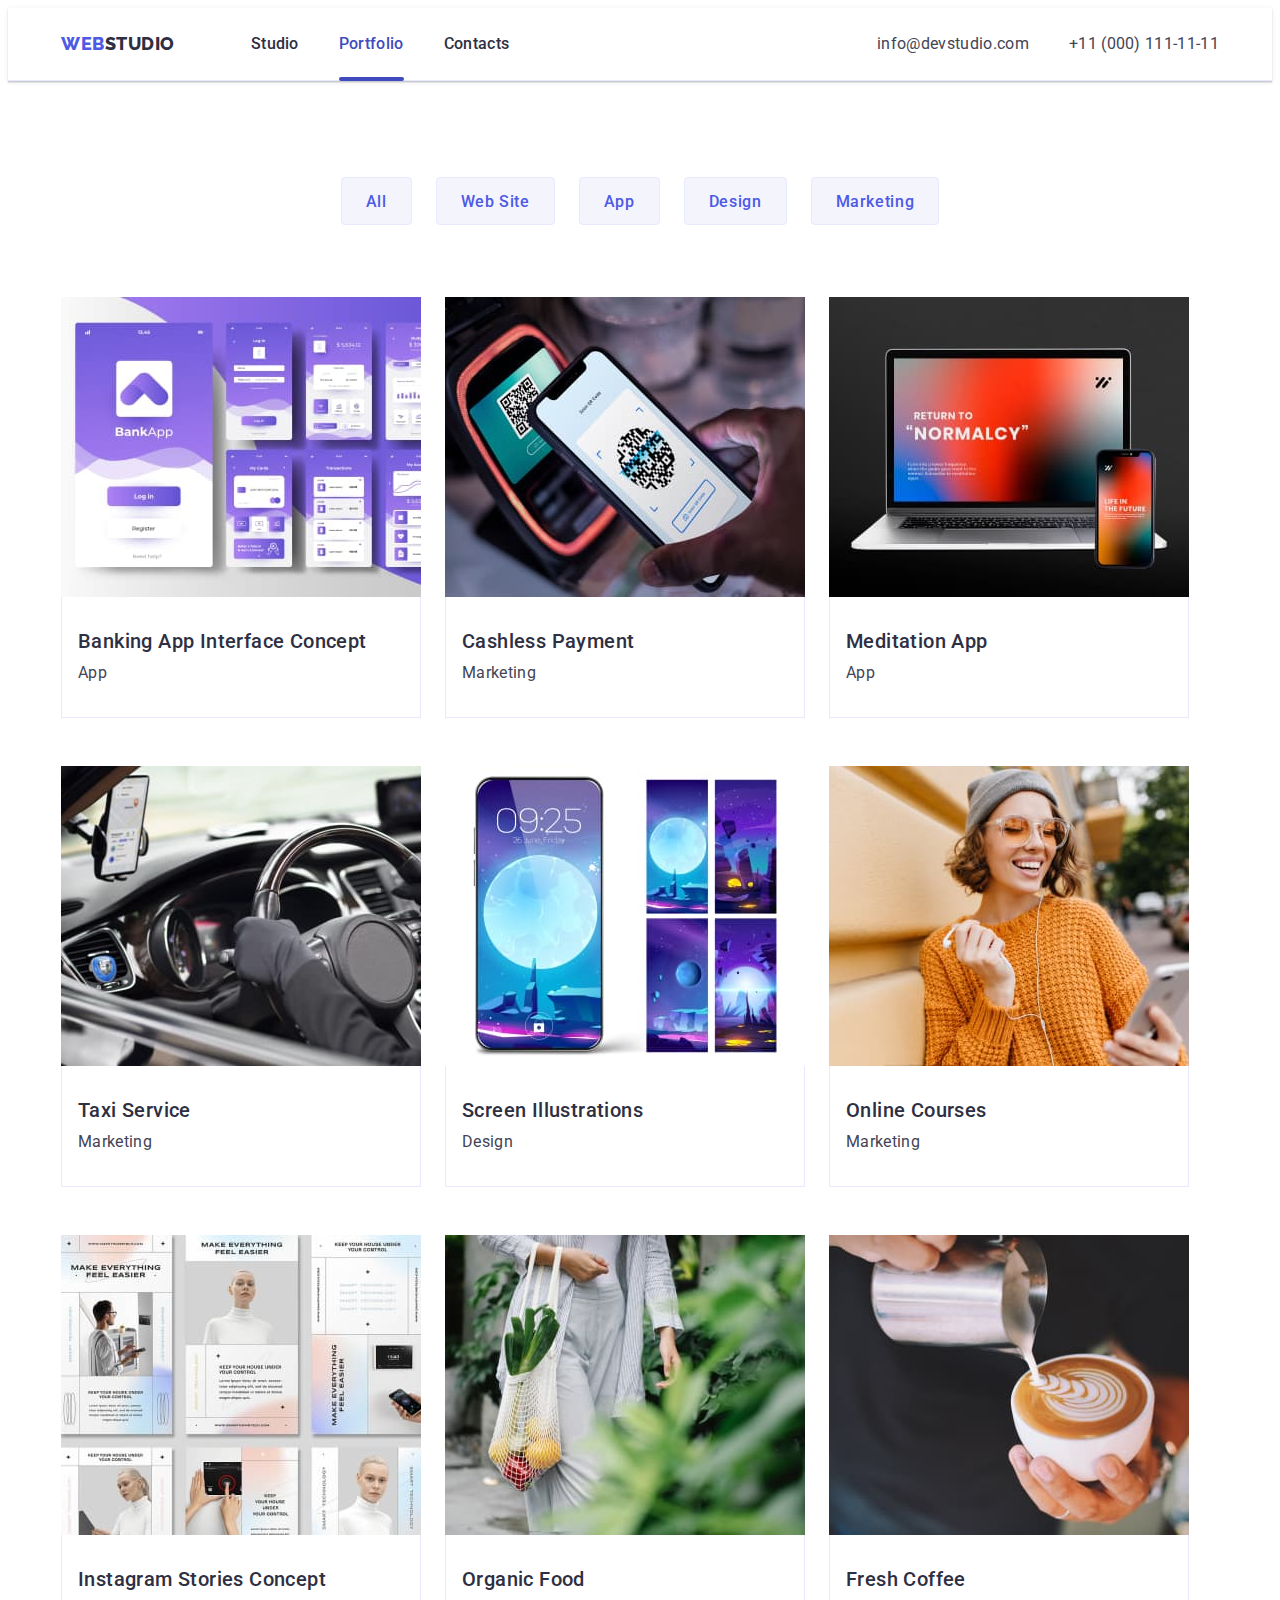
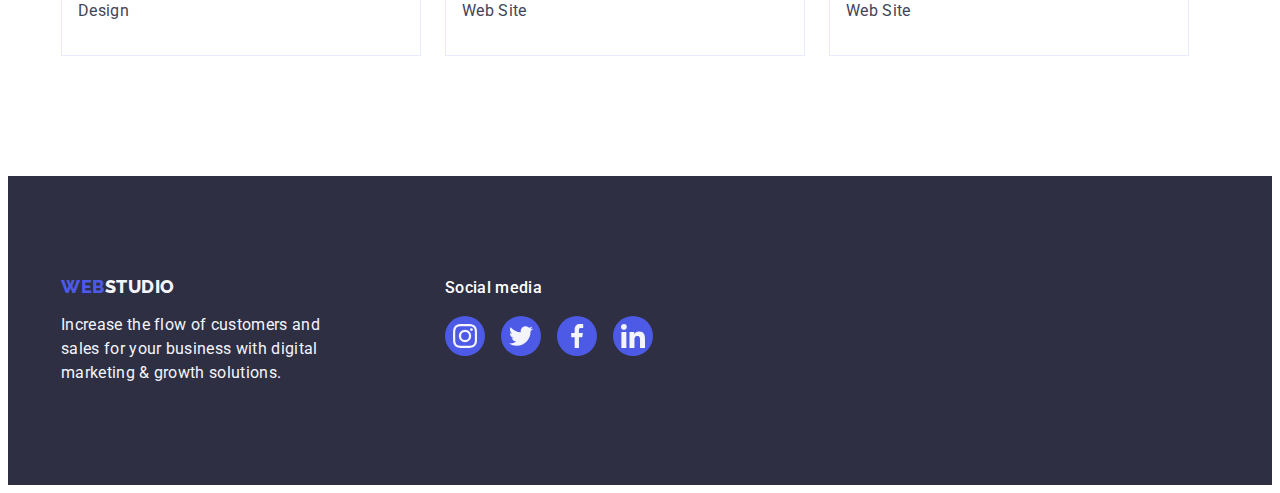
==== portfolio.html @ c9d70999 "dz6" ====
<!DOCTYPE html>
<html lang="en">
  <head>
    <meta charset="UTF-8" />
    <meta http-equiv="X-UA-Compatible" content="IE=edge" />
    <meta name="viewport" content="width=device-width, initial-scale=1.0" />
    <title>Portfolio</title>
    <link rel="preconnect" href="https://fonts.googleapis.com" />
    <link rel="preconnect" href="https://fonts.gstatic.com" crossorigin />
    <link
      href="https://fonts.googleapis.com/css2?family=Raleway:wght@800&family=Roboto:wght@400;500;700;900&display=swap"
      rel="stylesheet"
    />
    <link
      rel="stylesheet"
      href="https://cdnjs.cloudflare.com/ajax/libs/modern-normalize/2.0.0/modern-normalize.min.css"
      integrity="sha512-4xo8blKMVCiXpTaLzQSLSw3KFOVPWhm/TRtuPVc4WG6kUgjH6J03IBuG7JZPkcWMxJ5huwaBpOpnwYElP/m6wg=="
      crossorigin="anonymous"
      referrerpolicy="no-referrer"
    />
    <link rel="stylesheet" href="./css/styles.css" />
  </head>
  <body>
    <header class="header">
      <div class="container header-conteiner">
        <nav class="header-navigation">
          <a href="./index.html" class="header-logo link"
            >Web<span class="header-logo-color">Studio</span></a
          >
          <ul class="header-nav-list list">
            <li>
              <a class="header-nav-link link" href="./index.html">Studio</a>
            </li>
            <li>
              <a class="header-nav-link link current" href="./portfolio.html"
                >Portfolio</a
              >
            </li>
            <li><a class="header-nav-link link" href="">Contacts</a></li>
          </ul>
        </nav>
        <!-- силки на номер телефона  и адрес добавить -->
        <address class="header-address">
          <ul class="header-address-list list">
            <li>
              <a
                class="header-address-link link"
                href="mailto:info@devstudio.com"
                >info@devstudio.com</a
              >
            </li>
            <li>
              <a class="header-address-link link" href="tel:+110001111111"
                >+11 (000) 111-11-11</a
              >
            </li>
          </ul>
        </address>
      </div>
    </header>
    <main>
      <section class="portfolio">
        <div class="container">
          <h1 class="portfolio-title">portfolio</h1>
          <ul class="portfolio-list list">
            <li class="button-margin">
              <button class="button-filter" type="button">All</button>
            </li>
            <li>
              <button class="button-filter" type="button">Web Site</button>
            </li>
            <li><button class="button-filter" type="button">App</button></li>
            <li>
              <button class="button-filter" type="button">Design</button>
            </li>
            <li>
              <button class="button-filter" type="button">Marketing</button>
            </li>
          </ul>
          <ul class="list-img list">
            <li class="list-img-text">
              <a href="" class="list-text-img link">
                <div class="list-cover-wrap">
                  <img
                    class="img-margin"
                    src="./images/bank-app.jpg"
                    alt="bank-app"
                    width="360"
                    height="300"
                  />
                  <p class="list-cover-text">
                    14 Stylish and User-Friendly App Design Concepts · Task
                    Manager App · Calorie Tracker App · Exotic Fruit Ecommerce
                    App · Cloud Storage App
                  </p>
                </div>

                <div class="list-info">
                  <h2 class="portfolio-item-title">
                    Banking App Interface Concept
                  </h2>
                  <p class="portfolio-text">App</p>
                </div>
              </a>
            </li>
            <li class="list-img-text">
              <a href="" class="list-text-img link">
                <div class="list-cover-wrap">
                  <img
                    class="img-margin"
                    src="./images/phone-scans-qr-code.jpg"
                    alt="phone-scans-qr-code"
                    width="360"
                    height="300"
                  />
                  <p class="list-cover-text">
                    14 Stylish and User-Friendly App Design Concepts · Task
                    Manager App · Calorie Tracker App · Exotic Fruit Ecommerce
                    App · Cloud Storage App
                  </p>
                </div>

                <div class="list-info">
                  <h2 class="portfolio-item-title">Cashless Payment</h2>
                  <p class="portfolio-text">Marketing</p>
                </div>
              </a>
            </li>
            <li class="list-img-text">
              <a href="" class="list-text-img link">
                <div class="list-cover-wrap">
                  <img
                    class="img-margin"
                    src="./images/phone-in-the-background-laptop.jpg"
                    alt="phone in the background laptop"
                    width="360"
                    height="300"
                  />
                  <p class="list-cover-text">
                    14 Stylish and User-Friendly App Design Concepts · Task
                    Manager App · Calorie Tracker App · Exotic Fruit Ecommerce
                    App · Cloud Storage App
                  </p>
                </div>
                <div class="list-info">
                  <h2 class="portfolio-item-title">Meditation App</h2>
                  <p class="portfolio-text">App</p>
                </div>
              </a>
            </li>
            <li class="list-img-text">
              <a href="" class="list-text-img link">
                <div class="list-cover-wrap">
                  <img
                    class="img-margin"
                    src="./images/taxi-car-interior-view.jpg"
                    alt="taxi car interior view"
                    width="360"
                    height="300"
                  />
                  <p class="list-cover-text">
                    14 Stylish and User-Friendly App Design Concepts · Task
                    Manager App · Calorie Tracker App · Exotic Fruit Ecommerce
                    App · Cloud Storage App
                  </p>
                </div>
                <div class="list-info">
                  <h2 class="portfolio-item-title">Taxi Service</h2>
                  <p class="portfolio-text">Marketing</p>
                </div>
              </a>
            </li>
            <li class="list-img-text">
              <a href="" class="list-text-img link">
                <div class="list-cover-wrap">
                  <img
                    class="img-margin"
                    src="./images/screen-saver.jpg"
                    alt="screen saver"
                    width="360"
                    height="300"
                  />
                  <p class="list-cover-text">
                    14 Stylish and User-Friendly App Design Concepts · Task
                    Manager App · Calorie Tracker App · Exotic Fruit Ecommerce
                    App · Cloud Storage App
                  </p>
                </div>
                <div class="list-info">
                  <h2 class="portfolio-item-title">Screen Illustrations</h2>
                  <p class="portfolio-text">Design</p>
                </div>
              </a>
            </li>
            <li class="list-img-text">
              <a href="" class="list-text-img link">
                <div class="list-cover-wrap">
                  <img
                    class="img-margin"
                    src="./images/girl-estens-to-the-course.jpg"
                    alt="girl lestens to the course"
                    width="360"
                    height="300"
                  />
                  <p class="list-cover-text">
                    14 Stylish and User-Friendly App Design Concepts · Task
                    Manager App · Calorie Tracker App · Exotic Fruit Ecommerce
                    App · Cloud Storage App
                  </p>
                </div>
                <div class="list-info">
                  <h2 class="portfolio-item-title">Online Courses</h2>
                  <p class="portfolio-text">Marketing</p>
                </div>
              </a>
            </li>
            <li class="list-img-text">
              <a href="" class="list-text-img link">
                <div class="list-cover-wrap">
                  <img
                    class="img-margin"
                    src="./images/instagram-stories.jpg"
                    alt="nstagram stories"
                    width="360"
                    height="300"
                  />
                  <p class="list-cover-text">
                    14 Stylish and User-Friendly App Design Concepts · Task
                    Manager App · Calorie Tracker App · Exotic Fruit Ecommerce
                    App · Cloud Storage App
                  </p>
                </div>
                <div class="list-info">
                  <h2 class="portfolio-item-title">
                    Instagram Stories Concept
                  </h2>
                  <p class="portfolio-text">Design</p>
                </div>
              </a>
            </li>
            <li class="list-img-text">
              <a href="" class="list-text-img link">
                <div class="list-cover-wrap">
                  <img
                    class="img-margin"
                    src="./images/organic-foot-in-a-bag.jpg"
                    alt="organic foot in a bag"
                    width="360"
                    height="300"
                  />
                  <p class="list-cover-text">
                    14 Stylish and User-Friendly App Design Concepts · Task
                    Manager App · Calorie Tracker App · Exotic Fruit Ecommerce
                    App · Cloud Storage App
                  </p>
                </div>
                <div class="list-info">
                  <h2 class="portfolio-item-title">Organic Food</h2>
                  <p class="portfolio-text">Web Site</p>
                </div>
              </a>
            </li>
            <li class="list-img-text">
              <a href="" class="list-text-img link">
                <div class="list-cover-wrap">
                  <img
                    class="img-margin"
                    src="./images/a-cup-of-coffee.jpg"
                    alt="a cup of coffee"
                    width="360"
                    height="300"
                  />
                  <p class="list-cover-text">
                    14 Stylish and User-Friendly App Design Concepts · Task
                    Manager App · Calorie Tracker App · Exotic Fruit Ecommerce
                    App · Cloud Storage App
                  </p>
                </div>
                <div class="list-info">
                  <h2 class="portfolio-item-title">Fresh Coffee</h2>
                  <p class="portfolio-text">Web Site</p>
                </div>
              </a>
            </li>
          </ul>
        </div>
      </section>
    </main>
    <footer class="footer">
      <div class="container list-footer">
        <div class="footer-logo-text">
          <a href="./index.html" class="footer-logo link"
            >Web<span class="footer-logo-color">Studio</span></a
          >
          <p class="footer-text">
            Increase the flow of customers and sales for your business with
            digital marketing & growth solutions.
          </p>
        </div>
        <div class="footer-social">
          <p class="social-text">Social media</p>
          <ul class="footer-social-list list">
            <li class="footer-social-img">
              <a
                href=""
                class="footer-social-link link"
                target="_blank"
                rel="noopener noreferrer"
              >
                <svg class="social-footer" width="24" height="24">
                  <use href="./images/icons.svg#icon-instagram"></use>
                </svg>
              </a>
            </li>
            <li class="footer-social-img">
              <a
                href=""
                class="footer-social-link link"
                target="_blank"
                rel="noopener noreferrer"
              >
                <svg class="social-footer" width="24" height="24">
                  <use href="./images/icons.svg#icon-twitter"></use>
                </svg>
              </a>
            </li>
            <li class="footer-social-img">
              <a
                href=""
                class="footer-social-link link"
                target="_blank"
                rel="noopener noreferrer"
              >
                <svg class="social-footer" width="24" height="24">
                  <use href="./images/icons.svg#icon-facebook"></use>
                </svg>
              </a>
            </li>
            <li class="footer-social-img">
              <a
                href=""
                class="footer-social-link link"
                target="_blank"
                rel="noopener noreferrer"
              >
                <svg class="social-footer" width="24" height="24">
                  <use href="./images/icons.svg#icon-linkedin"></use>
                </svg>
              </a>
            </li>
          </ul>
        </div>
      </div>
    </footer>
  </body>
</html>
---- css/styles.css ----
body {
  font-family: "Roboto", sans-serif;
  color: var(--text-color);
  background-color: var(--white-color);
}

p,
h1,
h2,
h3 {
  margin: 0;
}
ul {
  padding: 0;
  margin: 0;
}
img {
  display: block;
}

:root {
  --text-color: #434455;
  --active-color: #404bbf;
  --brand-color: #4d5ae5;
  --text-color-second: #2e2f42;
  --dark-white-color: #f4f4fd;
  --white-color: #ffffff;
}

.list {
  list-style: none;
}

.link {
  text-decoration: none;
}

.container {
  width: 1158px;
  padding: 0 15px 0 15px;
  margin: 0 auto;
}
/* -----------------   HEADER  ---------------------- */

.header {
  border-bottom: 1px solid #e7e9fc;
  box-shadow: 0px 2px 1px rgba(46, 47, 66, 0.08),
    0px 1px 1px rgba(46, 47, 66, 0.16), 0px 1px 6px rgba(46, 47, 66, 0.08);
}
.header-conteiner {
  display: flex;
  align-items: center;
}

.header-navigation {
  display: flex;
  align-items: center;
}

.header-nav-list {
  display: flex;
  gap: 40px;
}

.header-address {
  font-style: normal;
}

.header-address-list {
  display: flex;
  gap: 40px;
}
.header-logo {
  font-family: "Raleway", sans-serif;
  font-style: normal;
  font-weight: 800;
  font-size: 18px;
  line-height: 1.17;
  letter-spacing: 0.03em;
  text-transform: uppercase;
  color: var(--brand-color);
  margin-right: 76px;
}
.header-logo-color {
  color: var(--text-color-second);
}
.header-nav-link {
  font-style: normal;
  font-weight: 500;
  font-size: 16px;
  line-height: 1.5;
  letter-spacing: 0.02em;
  color: var(--text-color-second);
  display: block;
  padding-top: 24px;
  padding-bottom: 24px;
  position: relative;
  transition: color 250ms cubic-bezier(0.4, 0, 0.2, 1);
}

.current::after {
  position: absolute;
  content: "";
  left: 0;
  bottom: -1px;

  width: 100%;
  height: 4px;
  background: #404bbf;
  border-radius: 2px;
}

.header-nav-link:hover,
.header-nav-link:focus {
  color: var(--active-color);
}

.header-address {
  margin-left: auto;
}
.header-address-link {
  font-style: normal;
  font-size: 16px;
  line-height: 1.5;
  letter-spacing: 0.02em;
  color: var(--text-color);
  transition: color 250ms cubic-bezier(0.4, 0, 0.2, 1);
}

.header-address-link:hover,
.header-address-link:focus,
.header-nav-link.current {
  color: var(--active-color);
}

/* -----------------   HERO  ---------------------- */
.hero {
  background-color: var(--text-color-second);
  max-width: 1440px;
  margin: 0 auto;
  background-image: linear-gradient(
      rgba(46, 47, 66, 0.7),
      rgba(46, 47, 66, 0.7)
    ),
    url(../images/people-office.jpg);
  background-repeat: no-repeat;
  background-position: center;
  background-size: cover;
  text-align: center;
  padding-top: 188px;
  padding-bottom: 188px;
}

.hero-title {
  font-size: 56px;
  line-height: 1.07;
  letter-spacing: 0.02em;
  color: var(--white-color);

  max-width: 496px;
  margin: 0 auto 40px;
}

.hero-button {
  min-width: 169px;
  height: 56px;
  display: block;
  border-radius: 4px;
  padding: 16px 32px;
  cursor: pointer;
  margin: 0 auto;

  box-shadow: 0px 4px 4px rgba(0, 0, 0, 0.15);

  border: none;
  background-color: var(--brand-color);

  font-family: inherit;
  font-weight: 500;
  font-size: 16px;
  line-height: 1.5;
  letter-spacing: 0.04em;
  color: var(--white-color);

  transition: background-color 250ms cubic-bezier(0.4, 0, 0.2, 1);
}
.hero-button:hover,
.hero-button:focus {
  background-color: var(--active-color);
  cursor: pointer;
}
/*  -----------------   ABOUT  --------------------*/
.about {
  padding-top: 120px;
  padding-bottom: 120px;
}

.about-list {
  display: flex;
  gap: 24px;
}
.about-element {
  display: flex;
  align-items: center;
  justify-content: center;

  height: 112px;

  background: #f4f4fd;
  border-radius: 4px;
  margin-bottom: 8px;
}

.about-title {
  position: absolute;
  width: 1px;
  height: 1px;
  margin: -1px;
  border: 0;
  padding: 0;
  white-space: nowrap;
  clip-path: inset(100%);
  clip: rect(0 0 0 0);
  overflow: hidden;
}
.about-width {
  width: 25%;
}

.about-list-title {
  margin-bottom: 8px;
  font-weight: 500;
  font-size: 20px;
  line-height: 1.2;
  letter-spacing: 0.02em;
  color: var(--text-color-second);
}

.about-list-text {
  font-size: 16px;
  line-height: 1.5;
  letter-spacing: 0.02em;
  color: var(--text-color);
}

/* -----------------   PRODUСT  --------------------- */
.product {
  padding-bottom: 120px;
}
.product-title {
  background-color: var(--white-color);
  margin-bottom: 72px;

  font-weight: 700;
  font-size: 36px;
  line-height: 1.11;
  text-align: center;
  letter-spacing: 0.02em;
  text-transform: capitalize;
  color: var(--text-color-second);
}
.product-list {
  display: flex;
  gap: 24px;
}

/* -----------------   Team  --------------------- */
.team {
  background-color: var(--dark-white-color);
  padding-top: 120px;
  padding-bottom: 120px;
}
.team-title {
  margin-bottom: 72px;
  font-weight: 700;
  font-size: 36px;
  line-height: 1.11;
  text-align: center;
  letter-spacing: 0.02em;
  text-transform: capitalize;
  color: var(--text-color-second);
}

.team-list {
  display: flex;
  gap: 24px;
}

.team-img {
  background-color: var(--white-color);
  box-shadow: 0px 1px 6px rgba(46, 47, 66, 0.08),
    0px 1px 1px rgba(46, 47, 66, 0.16), 0px 2px 1px rgba(46, 47, 66, 0.08);
  border-radius: 0px 0px 4px 4px;
}
.team-info {
  padding: 32px 16px;
}
.team-list-title {
  font-weight: 500;
  font-size: 20px;
  line-height: 1.2;
  text-align: center;
  letter-spacing: 0.02em;
  color: var(--text-color-second);
  margin-bottom: 8px;
  text-align: center;
}

.team-list-text {
  font-size: 16px;
  line-height: 1.5;
  text-align: center;
  letter-spacing: 0.02em;
  color: var(--text-color);
  margin-bottom: 8px;
}
.team-sol {
  fill: #f4f4fd;
}
.team-sol-list {
  display: flex;
  justify-content: center;
  gap: 24px;
}
.team-sol-img {
  width: 40px;
  height: 40px;
}
.team-sol-link {
  width: 100%;
  height: 100%;
  color: #8e8f99;
  background-color: #4d5ae5;
  border-radius: 50%;
  display: flex;
  justify-content: center;
  align-items: center;

  transition: background-color 250ms cubic-bezier(0.4, 0, 0.2, 1);
}
.team-sol-link:hover,
.team-sol-link:focus {
  background-color: #404bbf;
}

/* -----------------   Customer  --------------------- */
.customers {
  background-color: var(--white-color);
  padding-top: 120px;
  padding-bottom: 120px;
}
.customers-title {
  font-size: 36px;
  line-height: 1.11;
  text-align: center;
  letter-spacing: 0.02em;
  margin-bottom: 72px;
  color: #2e2f42;
}
.customers-list {
  display: flex;
  gap: 24px;
}
.customers-item {
  width: 168px;
  height: 88px;
}
.customers-link {
  width: 100%;
  height: 100%;
  border: 1px solid #8e8f99;
  border-radius: 4px;
  display: flex;
  align-items: center;
  justify-content: center;
  color: #8e8f99;
  transition: border-color 250ms cubic-bezier(0.4, 0, 0.2, 1),
    color 250ms cubic-bezier(0.4, 0, 0.2, 1);
}
.customers-link:hover,
.customers-link:focus {
  color: #404bbf;
  border-color: #404bbf;
}
.customers-icon {
  fill: currentColor;
}
/* -----------------   FOOTER  --------------------- */
.footer {
  background-color: var(--text-color-second);
  padding-top: 100px;
  padding-bottom: 100px;
}
.list-footer {
  display: flex;
  align-items: baseline;
}

.footer-logo-text {
  margin-right: 120px;
}

.footer-logo {
  font-family: "Raleway", sans-serif;
  font-style: normal;
  font-weight: 800;
  font-size: 18px;
  line-height: 1.17;
  letter-spacing: 0.03em;
  text-transform: uppercase;
  color: var(--brand-color);
  display: inline-block;
  margin-bottom: 16px;
}
.footer-logo-color {
  color: var(--dark-white-color);
}
.footer-text {
  width: 264px;
  font-size: 16px;
  line-height: 1.5;
  letter-spacing: 0.02em;
  color: var(--dark-white-color);
}
.footer-social {
  width: 208px;
  height: 80px;
}
.social-text {
  font-weight: 500;
  font-size: 16px;
  line-height: 1.5;
  letter-spacing: 0.02em;
  color: #ffffff;
  margin-bottom: 16px;
  margin-top: 0;
}

.footer-social-list {
  display: flex;
  gap: 16px;
}
.footer-social-img {
  width: 40px;
  height: 40px;
}
.footer-social-link {
  width: 100%;
  height: 100%;
  background-color: #4d5ae5;
  border-radius: 50%;
  font-size: 0;
  display: flex;
  justify-content: center;
  align-items: center;
  transition: background-color 250ms cubic-bezier(0.4, 0, 0.2, 1);
}
.social-footer {
  fill: #f4f4fd;
}
.footer-social-link:hover,
.footer-social-link:focus {
  background-color: #31d0aa;
}
/* __________PORTFOLIO ST#2_____________ */
.portfolio {
  padding-top: 96px;
  padding-bottom: 120px;
}

.portfolio-title {
  position: absolute;
  width: 1px;
  height: 1px;
  margin: -1px;
  border: 0;
  padding: 0;
  white-space: nowrap;
  clip-path: inset(100%);
  clip: rect(0 0 0 0);
  overflow: hidden;
}
.portfolio-list {
  display: flex;
  gap: 24px;
  justify-content: center;
  margin-bottom: 72px;
}

.button-filter {
  min-width: 69px;
  height: 48px;
  display: inline-block;
  border: 1px solid #e7e9fc;
  border-radius: 4px;
  padding: 12px 24px;

  background-color: var(--dark-white-color);
  font-family: inherit;
  font-weight: 500;
  font-size: 16px;
  line-height: 1.5;
  text-align: center;
  letter-spacing: 0.04em;
  color: var(--brand-color);
  cursor: pointer;
  transition: color 250ms cubic-bezier(0.4, 0, 0.2, 1),
    background-color 250ms cubic-bezier(0.4, 0, 0.2, 1),
    border-color 250ms cubic-bezier(0.4, 0, 0.2, 1),
    box-shadow 250ms cubic-bezier(0.4, 0, 0.2, 1);
}

.button-filter:hover,
.button-filter:focus {
  background-color: var(--active-color);
  color: var(--white-color);
  box-shadow: 0px 3px 1px rgba(0, 0, 0, 0.1), 0px 2px 1px rgba(0, 0, 0, 0.08),
    0px 2px 2px rgba(0, 0, 0, 0.12);
  border: 1px solid transparent;
}

.portfolio-item-title {
  margin-bottom: 8px;
  font-weight: 500;
  font-size: 20px;
  line-height: 1.2;
  letter-spacing: 0.02em;
  color: var(--text-color-second);
}
.list-img {
  display: flex;
  flex-wrap: wrap;
  row-gap: 48px;
  column-gap: 24px;
}
.list-text-img {
  display: block;
  transition: box-shadow 250ms cubic-bezier(0.4, 0, 0.2, 1);
}
.list-info {
  padding: 32px 16px;
  border: 1px solid #e7e9fc;
  border-top: none;
}

.portfolio-text {
  font-size: 16px;
  line-height: 1.5;
  letter-spacing: 0.02em;
  color: var(--text-color);
}
.list-text-img:hover,
.list-text-img:focus {
  box-shadow: 0px 1px 6px rgba(46, 47, 66, 0.08),
    0px 1px 1px rgba(46, 47, 66, 0.16), 0px 2px 1px rgba(46, 47, 66, 0.08);
}

.list-cover-wrap {
  position: relative;
  overflow: hidden;
}

.list-cover-text {
  position: absolute;
  top: 0;
  color: #f4f4fd;
  font-size: 16px;
  line-height: 1.5;
  letter-spacing: 0.02em;

  padding: 40px 32px;

  background-color: #4d5ae5;
  height: 100%;
  transform: translateY(100%);
  transition: transform 250ms cubic-bezier(0.4, 0, 0.2, 1);
}

.list-text-img:hover .list-cover-text,
.list-text-img:focus .list-cover-text {
  transform: translateY(0);
}

/* _________MODAL_____________ */

.backdrop {
  position: fixed;
  width: 100%;
  height: 100%;
  background-color: rgba(46, 47, 66, 0.4);
  top: 0;

  transition: opacity 250ms cubic-bezier(0.4, 0, 0.2, 1),
    visibility 250ms cubic-bezier(0.4, 0, 0.2, 1);
}
.modal {
  position: absolute;
  top: 50%;
  left: 50%;
  transform: translate(-50%, -50%) scale(1);

  width: 408px;
  min-height: 584px;
  background-color: #fcfcfc;
  box-shadow: 0px 1px 1px rgba(0, 0, 0, 0.14), 0px 1px 3px rgba(0, 0, 0, 0.12),
    0px 2px 1px rgba(0, 0, 0, 0.2);
  border-radius: 4px;
  transition: transform 250ms cubic-bezier(0.4, 0, 0.2, 1);
}

.backdrop.is-hidden .modal {
  transform: translate(-50%, -50%) scale(0);
}
.modal-close {
  position: absolute;
  top: 24px;
  right: 24px;
  padding: 0;
  cursor: pointer;

  width: 24px;
  height: 24px;
  border-radius: 50%;
  background-color: #e7e9fc;
  border: 1px solid rgba(0, 0, 0, 0.1);
  display: block;
  margin-left: auto;
  display: flex;
  align-items: center;
  justify-content: center;
  transition: background-color 250ms cubic-bezier(0.4, 0, 0.2, 1),
    border 250ms cubic-bezier(0.4, 0, 0.2, 1);
}

.modal-color-icon {
  transition: fill 250ms cubic-bezier(0.4, 0, 0.2, 1);
}

.modal-close:hover,
.modal-close:focus {
  background-color: var(--active-color);
  fill: #ffffff;
  border: none;
}

.is-hidden {
  visibility: hidden;
  opacity: 0;
  pointer-events: none;
}
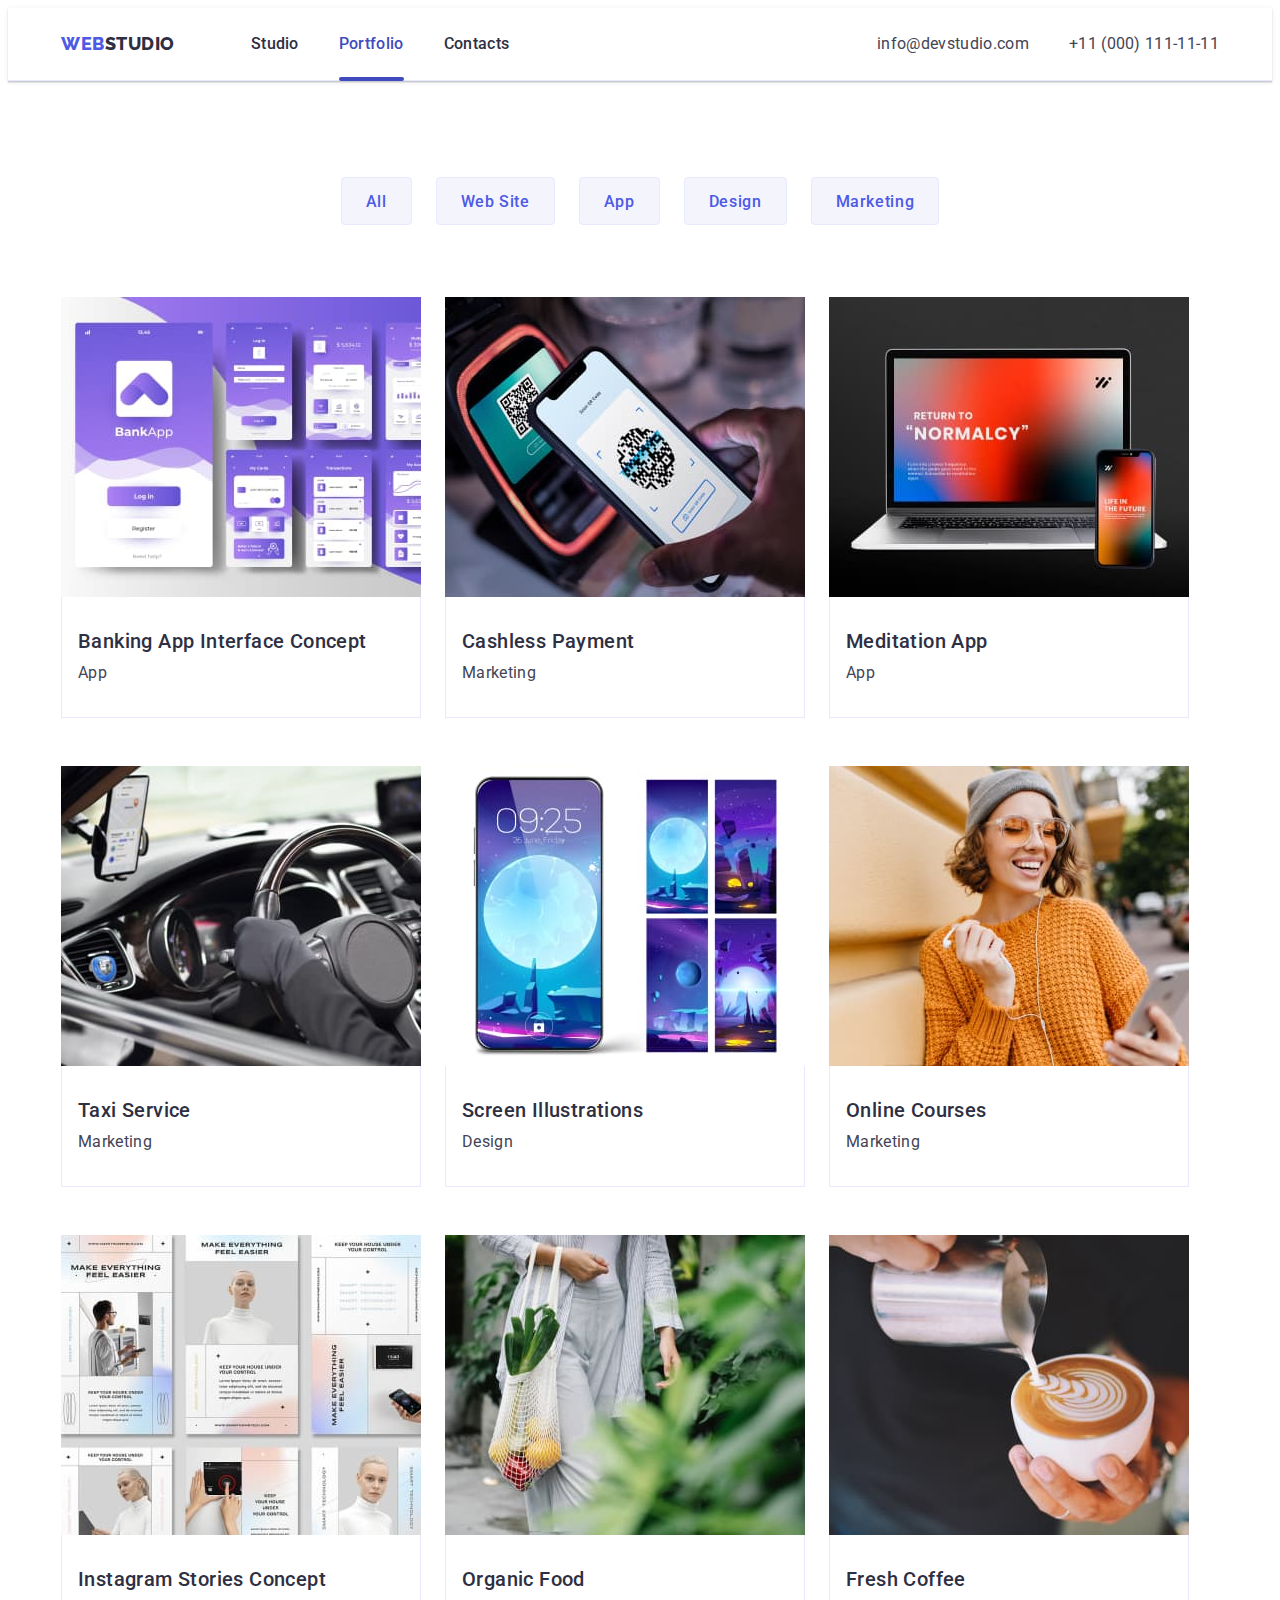
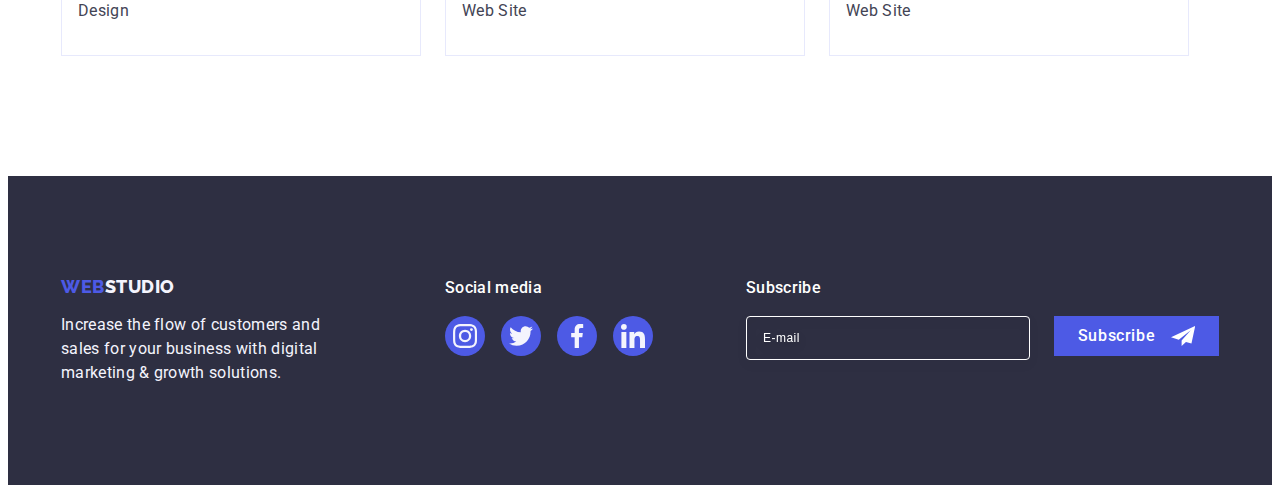
==== commit 9018aca3: "Footer fix" ====
--- a/portfolio.html
+++ b/portfolio.html
@@ -350,6 +350,28 @@
             </li>
           </ul>
         </div>
+        <div class="form-subscribe">
+          <p class="text-subscribe">Subscribe</p>
+          <form class="subscribe" autocomplete="on">
+            <div class="group-subscribe">
+              <label for="email-input"></label>
+              <input
+                type="email"
+                id="email-input"
+                name="email"
+                placeholder="E-mail"
+                required
+                class="form"
+              />
+              <button class="submit-button" type="submit">
+                Subscribe
+                <svg class="submit-icon" width="24" height="24">
+                  <use href="./images/icons.svg#icon-icon-send"></use>
+                </svg>
+              </button>
+            </div>
+          </form>
+        </div>
       </div>
     </footer>
   </body>
--- a/css/styles.css
+++ b/css/styles.css
@@ -462,7 +462,78 @@
 .footer-social-link:focus {
   background-color: #31d0aa;
 }
+
+.form-subscribe {
+  margin-left: auto;
+}
+.text-subscribe {
+  font-family: "Roboto", sans-serif;
+  font-weight: 500;
+  font-size: 16px;
+  line-height: 1.5;
+  letter-spacing: 0.02em;
+  color: #ffffff;
+  margin-bottom: 16px;
+}
+
+.subscribe {
+  display: flex;
+  gap: 24px;
+}
+
+.group-subscribe {
+  display: flex;
+}
+.form {
+  width: 264px;
+  height: 40px;
+  border: 1px solid #ffffff;
+  background-color: transparent;
+  font-size: 12px;
+  line-height: 1.5;
+  letter-spacing: 0.04em;
+  padding-left: 16px;
+  filter: drop-shadow(0px 4px 4px rgba(0, 0, 0, 0.15));
+  border-radius: 4px;
+  color: #ffffff;
+}
+
+.form::placeholder {
+  color: #ffffff;
+}
+
+.submit-button {
+  min-width: 165px;
+  height: 40px;
+  display: flex;
+  align-items: center;
+  justify-content: center;
+
+  font-family: "Roboto", sans-serif;
+  font-weight: 500;
+  font-size: 16px;
+  line-height: 1.5;
+  letter-spacing: 0.04em;
+  color: #ffffff;
+
+  border: none;
+  cursor: pointer;
+  background-color: #4d5ae5;
+  fill: #ffffff;
+  margin-left: 24px;
+  transition: background-color 250ms cubic-bezier(0.4, 0, 0.2, 1);
+}
+
+.submit-icon {
+  margin-left: 16px;
+}
+
+.submit-button:hover,
+.submit-button:focus {
+  background-color: var(--active-color);
+}
 /* __________PORTFOLIO ST#2_____________ */
+
 .portfolio {
   padding-top: 96px;
   padding-bottom: 120px;
@@ -601,6 +672,7 @@
 
   width: 408px;
   min-height: 584px;
+  padding: 72px 24px 24px 24px;
   background-color: #fcfcfc;
   box-shadow: 0px 1px 1px rgba(0, 0, 0, 0.14), 0px 1px 3px rgba(0, 0, 0, 0.12),
     0px 2px 1px rgba(0, 0, 0, 0.2);
@@ -648,3 +720,137 @@
   opacity: 0;
   pointer-events: none;
 }
+
+.modal-title {
+  font-weight: 500;
+  font-size: 16px;
+  line-height: 1.5;
+  text-align: center;
+  letter-spacing: 0.02em;
+  color: #2e2f42;
+
+  margin-bottom: 16px;
+}
+
+.modal-field {
+  margin-bottom: 8px;
+}
+
+.input-wrap {
+  position: relative;
+}
+
+.modal-input {
+  width: 100%;
+  height: 40px;
+  border: 1px solid rgba(46, 47, 66, 0.4);
+  border-radius: 4px;
+  padding-left: 32px;
+
+  font-size: 12px;
+  line-height: 1.17;
+  letter-spacing: 0.04em;
+  outline: transparent;
+
+  transition: background-color 250ms cubic-bezier(0.4, 0, 0.2, 1);
+}
+
+.modal-input:focus {
+  border-color: #4d5ae5;
+  padding-left: 38px;
+}
+.modal-input:focus + .modal-icon {
+  fill: #4d5ae5;
+}
+
+.modal-icon {
+  position: absolute;
+  left: 16px;
+  top: 50%;
+  transform: translateY(-50%);
+}
+
+.input-label {
+  display: block;
+  margin-bottom: 4px;
+
+  font-size: 12px;
+  line-height: 1.17;
+  letter-spacing: 0.04em;
+  color: #8e8f99;
+}
+
+.modal-comment {
+  width: 100%;
+  height: 120px;
+  border: 1px solid rgba(46, 47, 66, 0.4);
+  border-radius: 4px;
+  resize: none;
+  padding: 8px 16px;
+  outline: transparent;
+  margin-bottom: 16px;
+  transition: background-color 250ms cubic-bezier(0.4, 0, 0.2, 1);
+}
+
+.modal-comment:focus {
+  border-color: #4d5ae5;
+}
+.modal-field-check {
+  margin-bottom: 24px;
+}
+.check-text {
+  display: flex;
+  align-items: center;
+  font-size: 12px;
+  line-height: 1.17;
+  letter-spacing: 0.04em;
+  color: #8e8f99;
+}
+
+.check-text span {
+  width: 16px;
+  height: 16px;
+  border: 1px solid rgba(46, 47, 66, 0.4);
+  border-radius: 2px;
+  margin-right: 8px;
+  display: flex;
+  align-items: center;
+  justify-content: center;
+  fill: transparent;
+}
+
+.model-check:checked + .check-text span {
+  background-color: #404bbf;
+  border: none;
+  fill: #f4f4fd;
+}
+
+.modal-button {
+  min-width: 169px;
+  height: 56px;
+  display: block;
+  border-radius: 4px;
+  padding: 16px 32px;
+  cursor: pointer;
+  margin: 0 auto;
+
+  box-shadow: 0px 4px 4px rgba(0, 0, 0, 0.15);
+
+  border: none;
+  background-color: var(--brand-color);
+
+  font-family: inherit;
+  font-weight: 500;
+  font-size: 16px;
+  line-height: 1.5;
+  letter-spacing: 0.04em;
+  color: var(--white-color);
+
+  transition: background-color 250ms cubic-bezier(0.4, 0, 0.2, 1);
+}
+
+.modal-button:hover,
+.modal-button:focus {
+  background-color: var(--active-color);
+  cursor: pointer;
+}
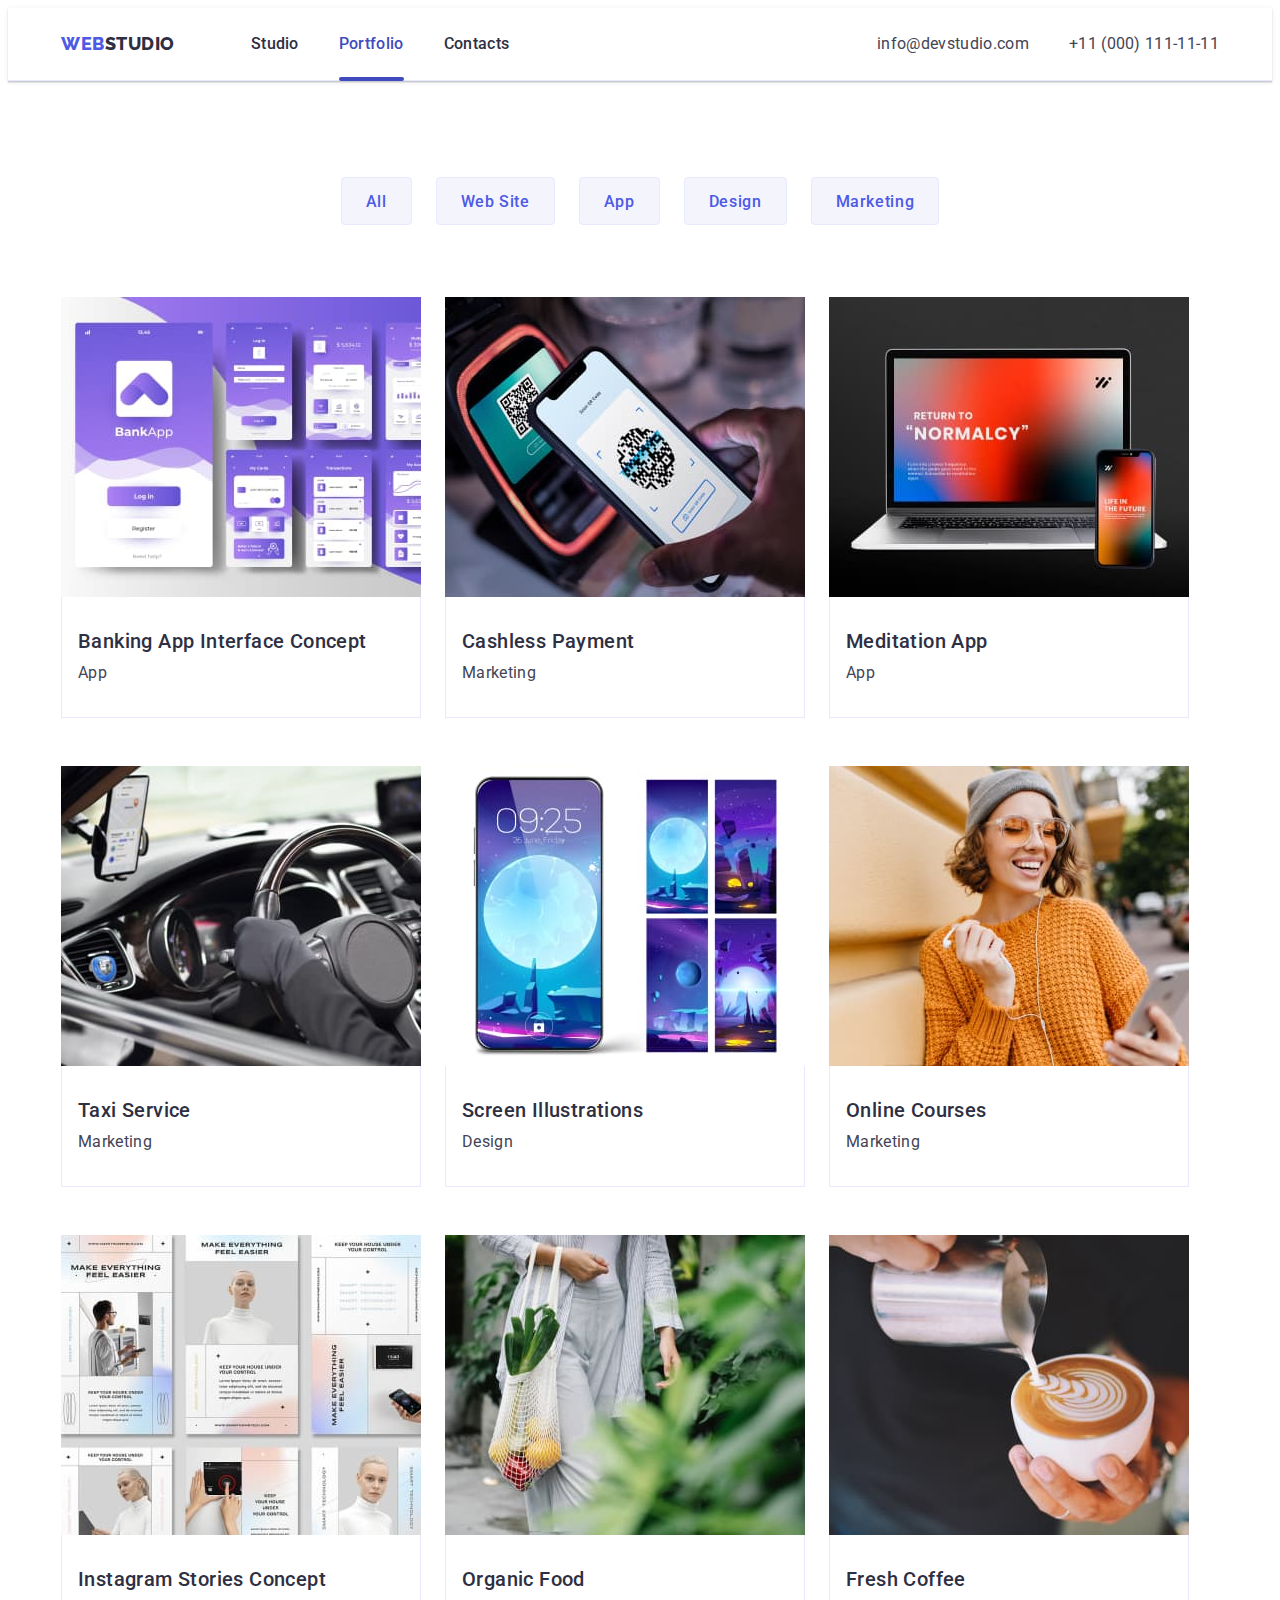
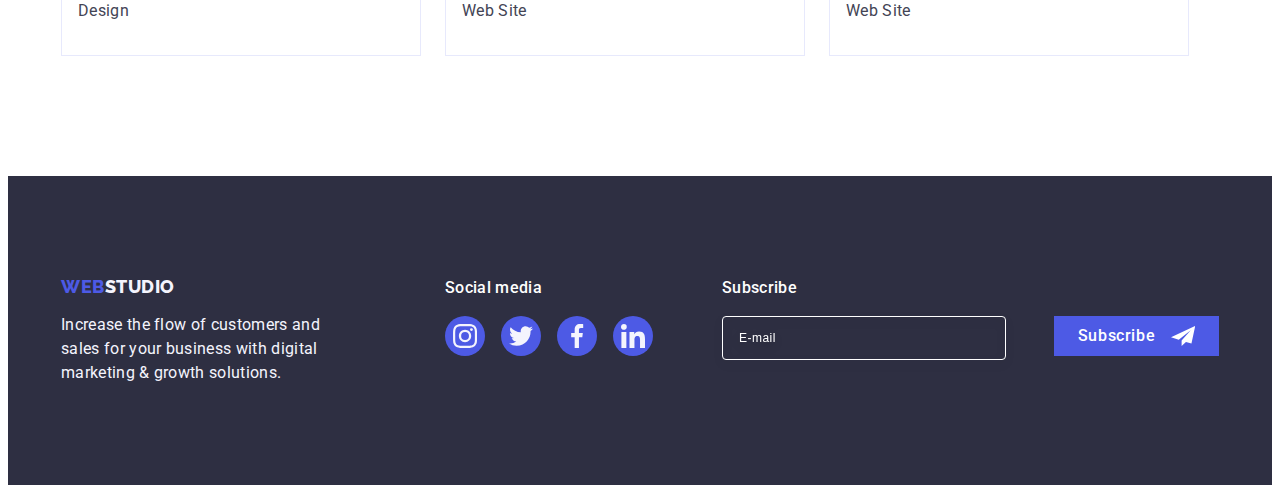
==== commit 517329a8: "fotter1.1" ====
--- a/portfolio.html
+++ b/portfolio.html
@@ -353,8 +353,8 @@
         <div class="form-subscribe">
           <p class="text-subscribe">Subscribe</p>
           <form class="subscribe" autocomplete="on">
-            <div class="group-subscribe">
-              <label for="email-input"></label>
+            <!-- <div class="group-subscribe"> -->
+            <label for="email-input">
               <input
                 type="email"
                 id="email-input"
@@ -362,14 +362,14 @@
                 placeholder="E-mail"
                 required
                 class="form"
-              />
-              <button class="submit-button" type="submit">
-                Subscribe
-                <svg class="submit-icon" width="24" height="24">
-                  <use href="./images/icons.svg#icon-icon-send"></use>
-                </svg>
-              </button>
-            </div>
+            /></label>
+            <button class="submit-button" type="submit">
+              Subscribe
+              <svg class="submit-icon" width="24" height="24">
+                <use href="./images/icons.svg#icon-icon-send"></use>
+              </svg>
+            </button>
+            <!-- </div> -->
           </form>
         </div>
       </div>
--- a/css/styles.css
+++ b/css/styles.css
@@ -481,9 +481,9 @@
   gap: 24px;
 }
 
-.group-subscribe {
-  display: flex;
-}
+/* .group-subscribe {
+  display: flex;
+} */
 .form {
   width: 264px;
   height: 40px;
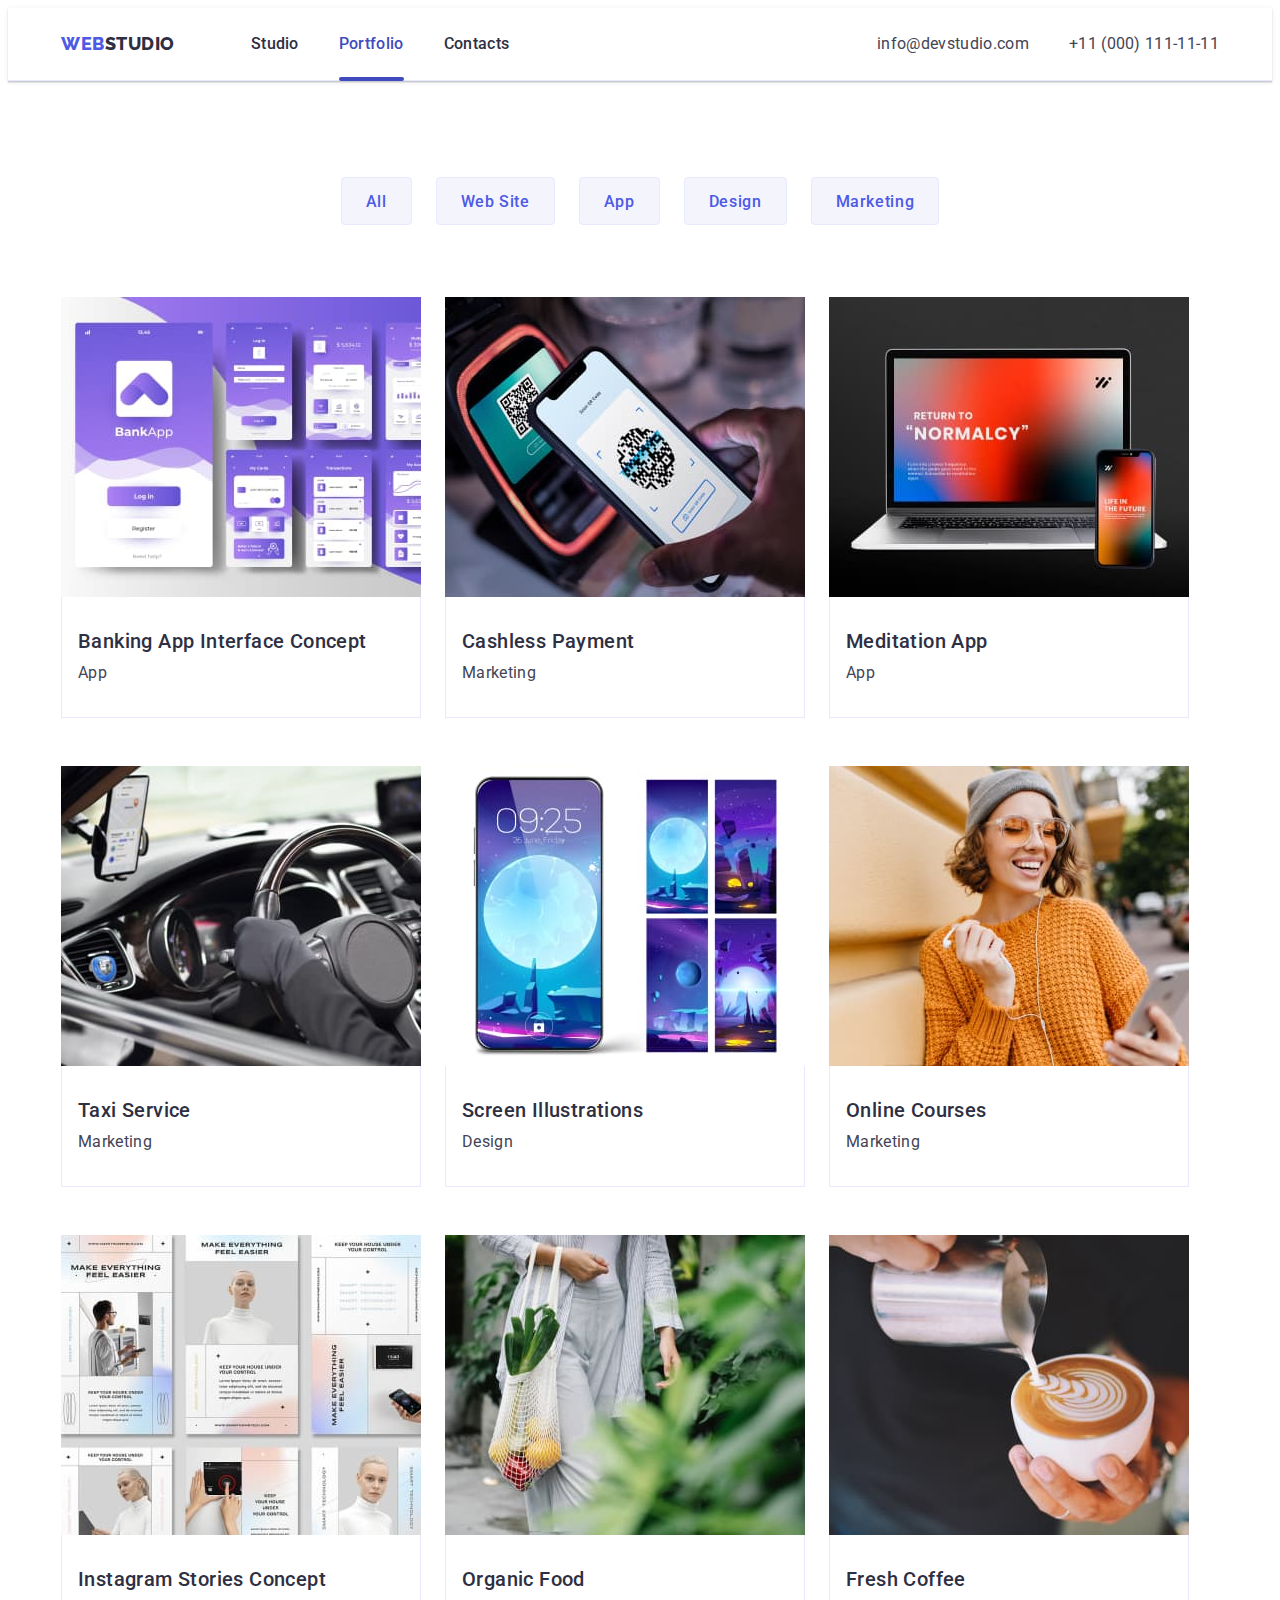
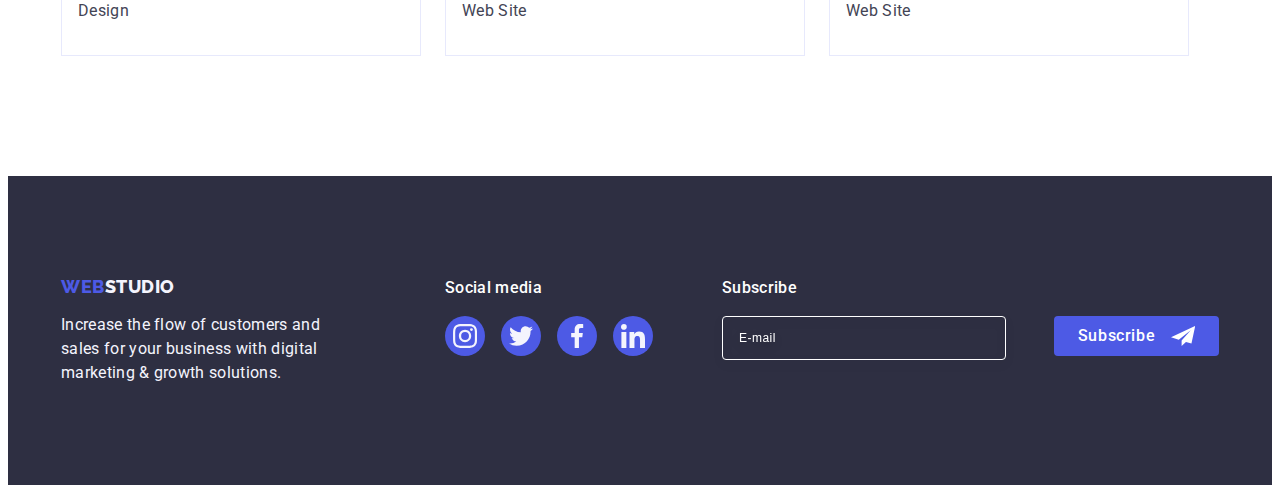
==== commit 62bd2079: "modal" ====
--- a/portfolio.html
+++ b/portfolio.html
@@ -353,8 +353,7 @@
         <div class="form-subscribe">
           <p class="text-subscribe">Subscribe</p>
           <form class="subscribe" autocomplete="on">
-            <!-- <div class="group-subscribe"> -->
-            <label for="email-input">
+            <label class="form-list" for="email-input">
               <input
                 type="email"
                 id="email-input"
@@ -369,7 +368,6 @@
                 <use href="./images/icons.svg#icon-icon-send"></use>
               </svg>
             </button>
-            <!-- </div> -->
           </form>
         </div>
       </div>
--- a/css/styles.css
+++ b/css/styles.css
@@ -211,7 +211,8 @@
   margin-bottom: 8px;
 }
 
-.about-title {
+.about-title,
+.visually-hidden {
   position: absolute;
   width: 1px;
   height: 1px;
@@ -481,9 +482,6 @@
   gap: 24px;
 }
 
-/* .group-subscribe {
-  display: flex;
-} */
 .form {
   width: 264px;
   height: 40px;
@@ -515,6 +513,7 @@
   line-height: 1.5;
   letter-spacing: 0.04em;
   color: #ffffff;
+  border-radius: 4px;
 
   border: none;
   cursor: pointer;
@@ -751,13 +750,11 @@
   line-height: 1.17;
   letter-spacing: 0.04em;
   outline: transparent;
-
-  transition: background-color 250ms cubic-bezier(0.4, 0, 0.2, 1);
-}
-
+  padding-left: 38px;
+  transition: border-color 250ms cubic-bezier(0.4, 0, 0.2, 1);
+}
 .modal-input:focus {
   border-color: #4d5ae5;
-  padding-left: 38px;
 }
 .modal-input:focus + .modal-icon {
   fill: #4d5ae5;
@@ -768,6 +765,10 @@
   left: 16px;
   top: 50%;
   transform: translateY(-50%);
+  transition: fill 250ms cubic-bezier(0.4, 0, 0.2, 1);
+}
+.modal-field-comment {
+  margin-bottom: 16px;
 }
 
 .input-label {
@@ -783,13 +784,17 @@
 .modal-comment {
   width: 100%;
   height: 120px;
+  font-size: 12px;
+  line-height: 1.17;
+  letter-spacing: 0.04em;
+  color: rgba(46, 47, 66, 0.4);
   border: 1px solid rgba(46, 47, 66, 0.4);
   border-radius: 4px;
   resize: none;
   padding: 8px 16px;
   outline: transparent;
-  margin-bottom: 16px;
-  transition: background-color 250ms cubic-bezier(0.4, 0, 0.2, 1);
+  background-color: transparent;
+  border-color 250ms cubic-bezier(0.4, 0, 0.2, 1); 
 }
 
 .modal-comment:focus {
@@ -813,12 +818,15 @@
   border: 1px solid rgba(46, 47, 66, 0.4);
   border-radius: 2px;
   margin-right: 8px;
-  display: flex;
+  display: inline-flex;
   align-items: center;
   justify-content: center;
   fill: transparent;
-}
-
+  transition: background-color 250ms cubic-bezier(0.4, 0, 0.2, 1), border 250ms cubic-bezier(0.4, 0, 0.2, 1), fill 250ms cubic-bezier(0.4, 0, 0.2, 1);
+}
+.policy{
+  color: #4d5ae5; ;
+}
 .model-check:checked + .check-text span {
   background-color: #404bbf;
   border: none;
